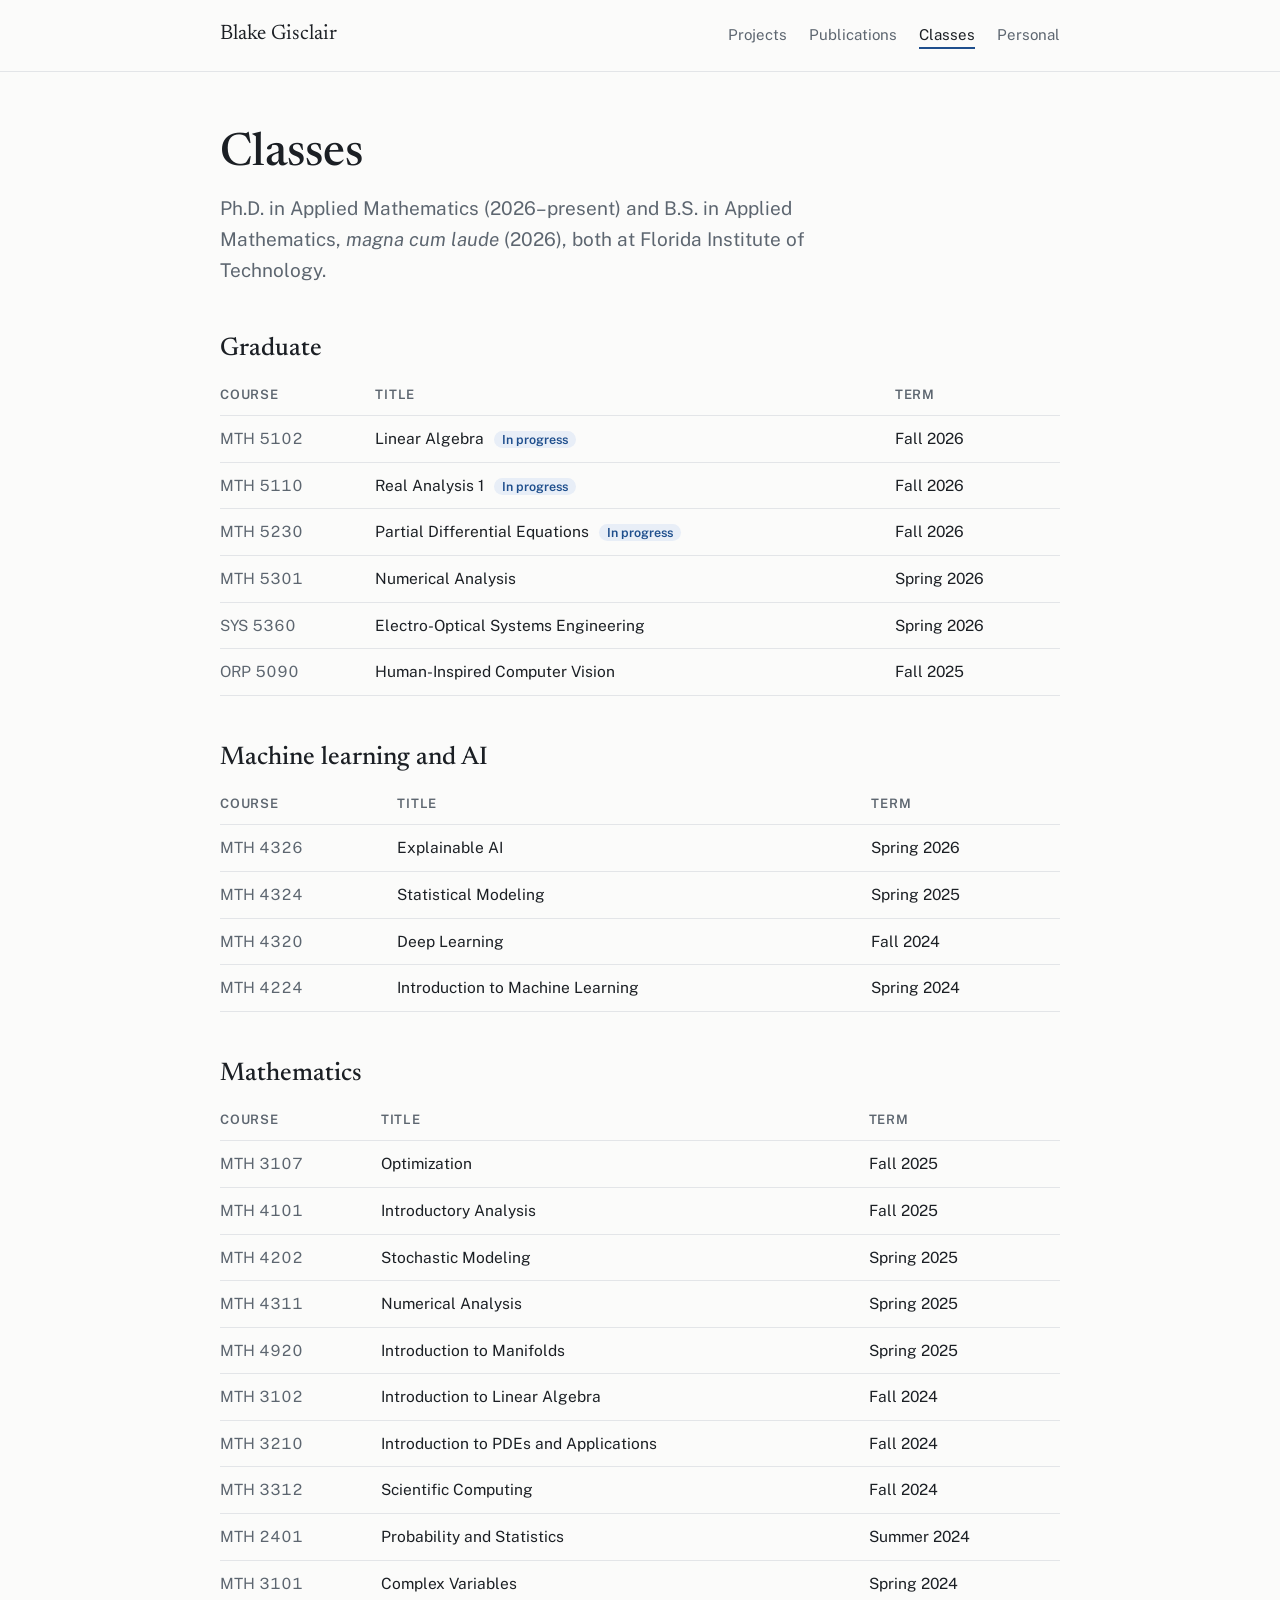
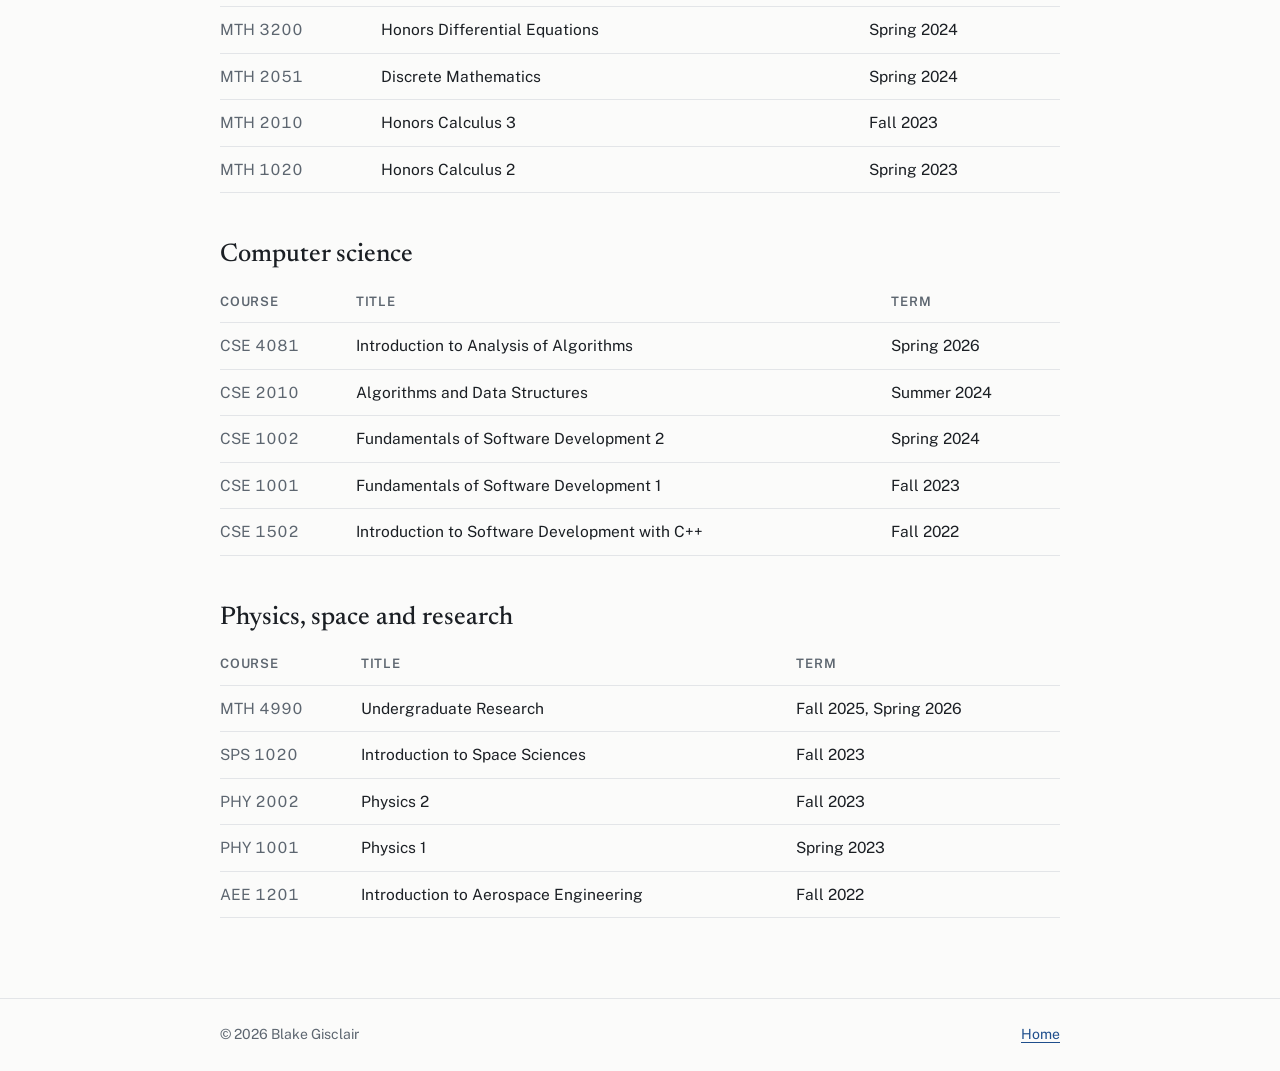
==== classes.html @ 052c53a2 "Personal website: home, projects, publications, classes, personal pages Co-Authored-By: Claude Opus " ====
<!doctype html>
<html lang="en">
<head>
<meta charset="utf-8">
<meta name="viewport" content="width=device-width, initial-scale=1, viewport-fit=cover">
<title>Classes | Blake Gisclair</title>
<link rel="stylesheet" href="https://fonts.googleapis.com/css2?family=Newsreader:opsz,wght@6..72,500&family=Public+Sans:wght@400;500;600&display=swap">
<link rel="stylesheet" href="style.css">
<!-- Classes page: graduate and undergraduate coursework grouped by area. Shared styles in style.css. -->
</head>
<body>

<nav class="site-nav" aria-label="Site">
  <div class="container">
    <a class="name" href="index.html">Blake Gisclair</a>
    <ul>
      <li><a href="projects.html">Projects</a></li>
      <li><a href="publications.html">Publications</a></li>
      <li><a href="classes.html" aria-current="page">Classes</a></li>
      <li><a href="personal.html">Personal</a></li>
    </ul>
  </div>
</nav>

<main class="container">
  <header class="page-head">
    <h1>Classes</h1>
    <p class="lede">Ph.D. in Applied Mathematics (2026&ndash;present) and B.S. in Applied Mathematics, <em>magna cum laude</em> (2026), both at Florida Institute of Technology.</p>
  </header>

  <section class="area" aria-labelledby="grad">
    <h2 id="grad">Graduate</h2>
    <div class="table-wrap">
      <table>
        <thead><tr><th>Course</th><th>Title</th><th>Term</th></tr></thead>
        <tbody>
          <tr><td class="code">MTH 5102</td><td>Linear Algebra <span class="badge">In progress</span></td><td>Fall 2026</td></tr>
          <tr><td class="code">MTH 5110</td><td>Real Analysis 1 <span class="badge">In progress</span></td><td>Fall 2026</td></tr>
          <tr><td class="code">MTH 5230</td><td>Partial Differential Equations <span class="badge">In progress</span></td><td>Fall 2026</td></tr>
          <tr><td class="code">MTH 5301</td><td>Numerical Analysis</td><td>Spring 2026</td></tr>
          <tr><td class="code">SYS 5360</td><td>Electro-Optical Systems Engineering</td><td>Spring 2026</td></tr>
          <tr><td class="code">ORP 5090</td><td>Human-Inspired Computer Vision</td><td>Fall 2025</td></tr>
        </tbody>
      </table>
    </div>
  </section>

  <section class="area" aria-labelledby="ml">
    <h2 id="ml">Machine learning and AI</h2>
    <div class="table-wrap">
      <table>
        <thead><tr><th>Course</th><th>Title</th><th>Term</th></tr></thead>
        <tbody>
          <tr><td class="code">MTH 4326</td><td>Explainable AI</td><td>Spring 2026</td></tr>
          <tr><td class="code">MTH 4324</td><td>Statistical Modeling</td><td>Spring 2025</td></tr>
          <tr><td class="code">MTH 4320</td><td>Deep Learning</td><td>Fall 2024</td></tr>
          <tr><td class="code">MTH 4224</td><td>Introduction to Machine Learning</td><td>Spring 2024</td></tr>
        </tbody>
      </table>
    </div>
  </section>

  <section class="area" aria-labelledby="math">
    <h2 id="math">Mathematics</h2>
    <div class="table-wrap">
      <table>
        <thead><tr><th>Course</th><th>Title</th><th>Term</th></tr></thead>
        <tbody>
          <tr><td class="code">MTH 3107</td><td>Optimization</td><td>Fall 2025</td></tr>
          <tr><td class="code">MTH 4101</td><td>Introductory Analysis</td><td>Fall 2025</td></tr>
          <tr><td class="code">MTH 4202</td><td>Stochastic Modeling</td><td>Spring 2025</td></tr>
          <tr><td class="code">MTH 4311</td><td>Numerical Analysis</td><td>Spring 2025</td></tr>
          <tr><td class="code">MTH 4920</td><td>Introduction to Manifolds</td><td>Spring 2025</td></tr>
          <tr><td class="code">MTH 3102</td><td>Introduction to Linear Algebra</td><td>Fall 2024</td></tr>
          <tr><td class="code">MTH 3210</td><td>Introduction to PDEs and Applications</td><td>Fall 2024</td></tr>
          <tr><td class="code">MTH 3312</td><td>Scientific Computing</td><td>Fall 2024</td></tr>
          <tr><td class="code">MTH 2401</td><td>Probability and Statistics</td><td>Summer 2024</td></tr>
          <tr><td class="code">MTH 3101</td><td>Complex Variables</td><td>Spring 2024</td></tr>
          <tr><td class="code">MTH 3200</td><td>Honors Differential Equations</td><td>Spring 2024</td></tr>
          <tr><td class="code">MTH 2051</td><td>Discrete Mathematics</td><td>Spring 2024</td></tr>
          <tr><td class="code">MTH 2010</td><td>Honors Calculus 3</td><td>Fall 2023</td></tr>
          <tr><td class="code">MTH 1020</td><td>Honors Calculus 2</td><td>Spring 2023</td></tr>
        </tbody>
      </table>
    </div>
  </section>

  <section class="area" aria-labelledby="cs">
    <h2 id="cs">Computer science</h2>
    <div class="table-wrap">
      <table>
        <thead><tr><th>Course</th><th>Title</th><th>Term</th></tr></thead>
        <tbody>
          <tr><td class="code">CSE 4081</td><td>Introduction to Analysis of Algorithms</td><td>Spring 2026</td></tr>
          <tr><td class="code">CSE 2010</td><td>Algorithms and Data Structures</td><td>Summer 2024</td></tr>
          <tr><td class="code">CSE 1002</td><td>Fundamentals of Software Development 2</td><td>Spring 2024</td></tr>
          <tr><td class="code">CSE 1001</td><td>Fundamentals of Software Development 1</td><td>Fall 2023</td></tr>
          <tr><td class="code">CSE 1502</td><td>Introduction to Software Development with C++</td><td>Fall 2022</td></tr>
        </tbody>
      </table>
    </div>
  </section>

  <section class="area" aria-labelledby="sci">
    <h2 id="sci">Physics, space and research</h2>
    <div class="table-wrap">
      <table>
        <thead><tr><th>Course</th><th>Title</th><th>Term</th></tr></thead>
        <tbody>
          <tr><td class="code">MTH 4990</td><td>Undergraduate Research</td><td>Fall 2025, Spring 2026</td></tr>
          <tr><td class="code">SPS 1020</td><td>Introduction to Space Sciences</td><td>Fall 2023</td></tr>
          <tr><td class="code">PHY 2002</td><td>Physics 2</td><td>Fall 2023</td></tr>
          <tr><td class="code">PHY 1001</td><td>Physics 1</td><td>Spring 2023</td></tr>
          <tr><td class="code">AEE 1201</td><td>Introduction to Aerospace Engineering</td><td>Fall 2022</td></tr>
        </tbody>
      </table>
    </div>
  </section>
</main>

<footer class="site-footer">
  <div class="container">
    <span>&copy; 2026 Blake Gisclair</span>
    <a href="index.html">Home</a>
  </div>
</footer>
</body>
</html>
---- style.css ----
/* Shared styles for every page of the site. Page content lives in index.html,
   projects.html, publications.html, personal.html and classes.html. */

/* Layout: one centred column under a top nav; home uses a two-column intro and a tile grid */
:root {
  --bg: #fbfbfa;
  --surface: #ffffff;
  --fg: #1b1f24;
  --muted: #5d6670;
  --rule: #e3e5e8;
  --accent: #1e4e8c;
  --accent-soft: #e8eef7;
  --display: "Newsreader", Georgia, "Times New Roman", serif;
  --body: "Public Sans", system-ui, -apple-system, "Segoe UI", sans-serif;
}
@media (prefers-color-scheme: dark) {
  :root:not([data-theme="light"]) {
    --bg: #121417; --surface: #1a1d21; --fg: #e8eaed; --muted: #a0a7b0;
    --rule: #2b2f35; --accent: #8db4ea; --accent-soft: #1d2836;
    color-scheme: dark;
  }
}
:root[data-theme="dark"] {
  --bg: #121417; --surface: #1a1d21; --fg: #e8eaed; --muted: #a0a7b0;
  --rule: #2b2f35; --accent: #8db4ea; --accent-soft: #1d2836;
  color-scheme: dark;
}

*, *::before, *::after { box-sizing: border-box; }
body { margin: 0; background: var(--bg); color: var(--fg); font-family: var(--body); font-size: 17px; line-height: 1.65; }
a { color: var(--accent); text-underline-offset: 3px; text-decoration-thickness: 1px; }
a:focus-visible { outline: 2px solid var(--accent); outline-offset: 3px; border-radius: 3px; }
h1, h2, h3 { font-family: var(--display); font-weight: 500; line-height: 1.15; margin: 0; text-wrap: balance; }
p { margin: 0; }
ul { margin: 0; }

.container {
  max-width: 880px; margin: 0 auto;
  padding-left: max(20px, env(safe-area-inset-left, 0px));
  padding-right: max(20px, env(safe-area-inset-right, 0px));
}

/* Top navigation */
.site-nav { border-bottom: 1px solid var(--rule); }
.site-nav .container { display: flex; align-items: center; justify-content: space-between; flex-wrap: wrap; gap: 8px 24px; padding-block: 18px; }
.site-nav .name { font-family: var(--display); font-size: 21px; color: var(--fg); text-decoration: none; }
.site-nav ul { list-style: none; padding: 0; display: flex; flex-wrap: wrap; gap: 4px 22px; font-size: 15px; }
.site-nav ul a { color: var(--muted); text-decoration: none; padding-block: 4px; }
.site-nav ul a:hover { color: var(--fg); }
.site-nav ul a[aria-current="page"] { color: var(--fg); border-bottom: 2px solid var(--accent); }

main.container { padding-block: 56px 80px; display: flex; flex-direction: column; gap: 48px; }
.page-head { display: flex; flex-direction: column; gap: 12px; max-width: 62ch; }
.page-head h1 { font-size: clamp(34px, 6vw, 46px); }
.lede { font-size: 19px; color: var(--muted); }

.site-footer { border-top: 1px solid var(--rule); color: var(--muted); font-size: 14px; }
.site-footer .container { padding-block: 24px; display: flex; justify-content: space-between; flex-wrap: wrap; gap: 8px 20px; }

/* Placeholder text the owner still has to fill in */
.ph { color: var(--muted); font-style: italic; }

/* Home: intro */
.intro { display: grid; grid-template-columns: minmax(0, 1fr) 200px; gap: 40px; align-items: center; }
.intro .text { display: flex; flex-direction: column; gap: 18px; }
.intro h1 { font-size: clamp(40px, 7vw, 58px); }
.portrait {
  width: 220px; aspect-ratio: 1; max-width: 100%; border-radius: 50%;
  object-fit: cover; object-position: 50% 22%; background: var(--accent-soft);
}
.kicker { font-size: 15px; font-weight: 600; letter-spacing: .04em; color: var(--accent); }
.actions { display: flex; flex-wrap: wrap; gap: 10px; }
.btn {
  display: inline-block; padding: 8px 16px; border-radius: 6px; font-size: 15px; font-weight: 500;
  text-decoration: none; border: 1px solid var(--rule); color: var(--fg); background: var(--surface);
}
.btn:hover { border-color: var(--accent); }
.btn.primary { background: var(--accent); border-color: var(--accent); color: var(--bg); }
@media (max-width: 640px) {
  .intro { grid-template-columns: minmax(0, 1fr); }
  .portrait { width: 140px; order: -1; }
}

/* Home: section tiles */
.tiles { display: grid; grid-template-columns: repeat(2, minmax(0, 1fr)); gap: 16px; }
.tile {
  display: flex; flex-direction: column; gap: 6px; padding: 22px 24px;
  background: var(--surface); border: 1px solid var(--rule); border-radius: 10px;
  color: var(--fg); text-decoration: none; transition: border-color .15s;
}
.tile:hover { border-color: var(--accent); }
.tile h2 { font-size: 24px; }
.tile p { color: var(--muted); font-size: 15.5px; }
.tile .go { color: var(--accent); font-size: 14.5px; font-weight: 500; margin-top: 6px; }
@media (max-width: 640px) { .tiles { grid-template-columns: minmax(0, 1fr); } }

.section-label { font-size: 13px; font-weight: 600; letter-spacing: .08em; text-transform: uppercase; color: var(--muted); }
.stack { display: flex; flex-direction: column; gap: 16px; }

/* Entries: projects, publications */
.entry { display: flex; flex-direction: column; gap: 12px; padding-top: 32px; border-top: 1px solid var(--rule); }
.entry:first-child { border-top: 0; padding-top: 0; }
.entry h2 { font-size: 28px; }
.entry h3 { font-size: 21px; }
.meta { font-size: 14.5px; color: var(--muted); }
.entry p, .entry ul { max-width: 65ch; }
.entry ul { padding-left: 20px; display: flex; flex-direction: column; gap: 6px; }
.tags { list-style: none; display: flex; flex-wrap: wrap; gap: 6px; padding: 0 !important; flex-direction: row !important; }
.tags li { font-size: 13px; padding: 2px 10px; border-radius: 999px; background: var(--accent-soft); color: var(--accent); }
.links { display: flex; flex-wrap: wrap; gap: 6px 16px; font-size: 15px; font-weight: 500; }

/* Pipeline figure on the projects page */
.flow { display: flex; flex-wrap: wrap; align-items: center; gap: 8px; font-size: 14.5px; }
.flow span.step { padding: 6px 12px; border: 1px solid var(--rule); border-radius: 6px; background: var(--surface); }
.flow span.arrow { color: var(--muted); }

/* Classes table */
.table-wrap { overflow-x: auto; }
table { width: 100%; border-collapse: collapse; font-size: 15.5px; }
th, td { text-align: left; padding: 10px 12px 10px 0; border-bottom: 1px solid var(--rule); vertical-align: top; }
th { font-size: 13px; font-weight: 600; letter-spacing: .06em; text-transform: uppercase; color: var(--muted); }
td.code { white-space: nowrap; font-variant-numeric: tabular-nums; color: var(--muted); }

/* Personal page */
.prose { display: flex; flex-direction: column; gap: 16px; max-width: 65ch; }
.facts { display: grid; grid-template-columns: max-content minmax(0, 1fr); gap: 8px 24px; font-size: 16px; }
.facts dt { color: var(--muted); }
.facts dd { margin: 0; }

/* Home: experience timeline */
.timeline { list-style: none; padding: 0; display: flex; flex-direction: column; }
.timeline li { display: grid; grid-template-columns: 150px minmax(0, 1fr); gap: 4px 24px; padding-block: 14px; border-bottom: 1px solid var(--rule); }
.timeline li:first-child { padding-top: 0; }
.timeline .when { color: var(--muted); font-size: 15px; font-variant-numeric: tabular-nums; }
.timeline b { font-weight: 600; }
.timeline .where { color: var(--muted); font-size: 15.5px; }
@media (max-width: 640px) { .timeline li { grid-template-columns: minmax(0, 1fr); } }

/* Classes: area headings above each table */
.area { display: flex; flex-direction: column; gap: 10px; }
.area h3 { font-size: 21px; }
.badge { font-size: 12.5px; font-weight: 600; color: var(--accent); background: var(--accent-soft); border-radius: 999px; padding: 1px 8px; margin-left: 6px; white-space: nowrap; }

/* Personal: honours list */
.plain { list-style: none; padding: 0; display: flex; flex-direction: column; gap: 6px; }

@media (prefers-reduced-motion: reduce) { .tile { transition: none; } }
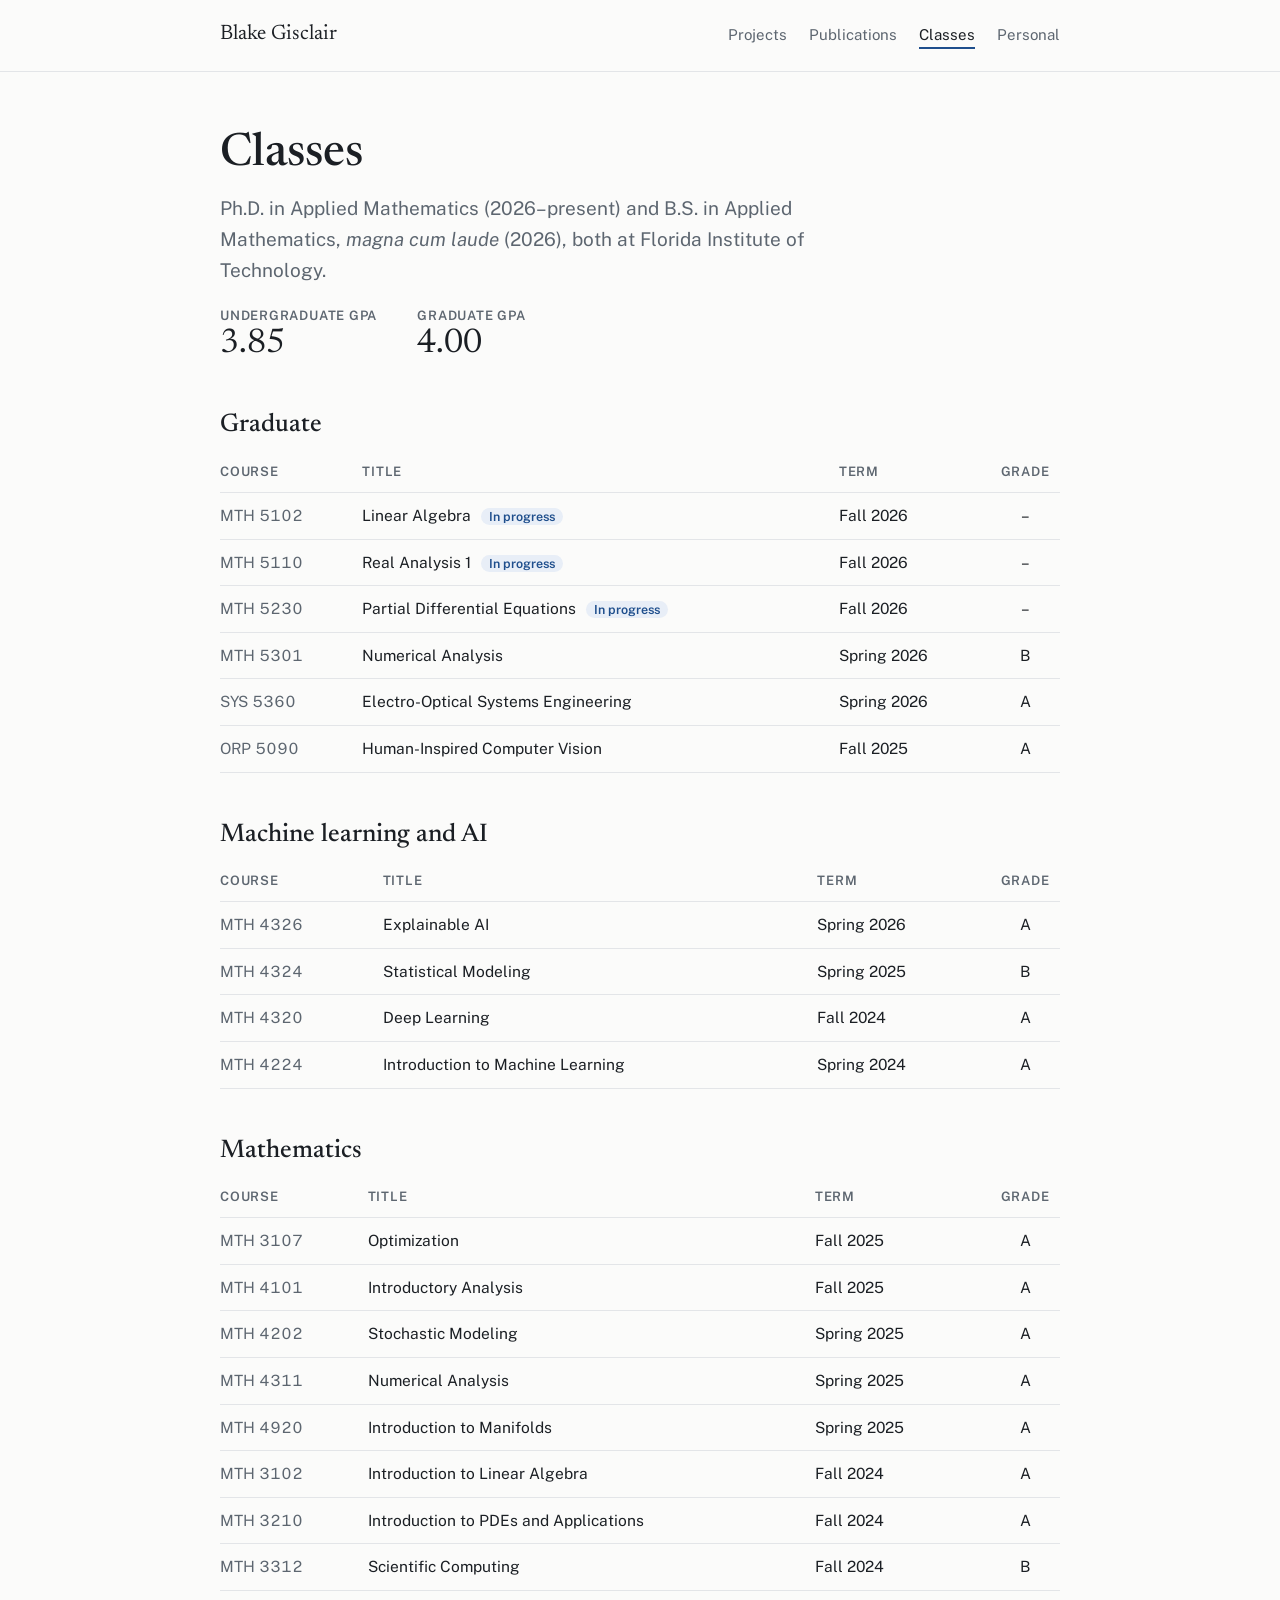
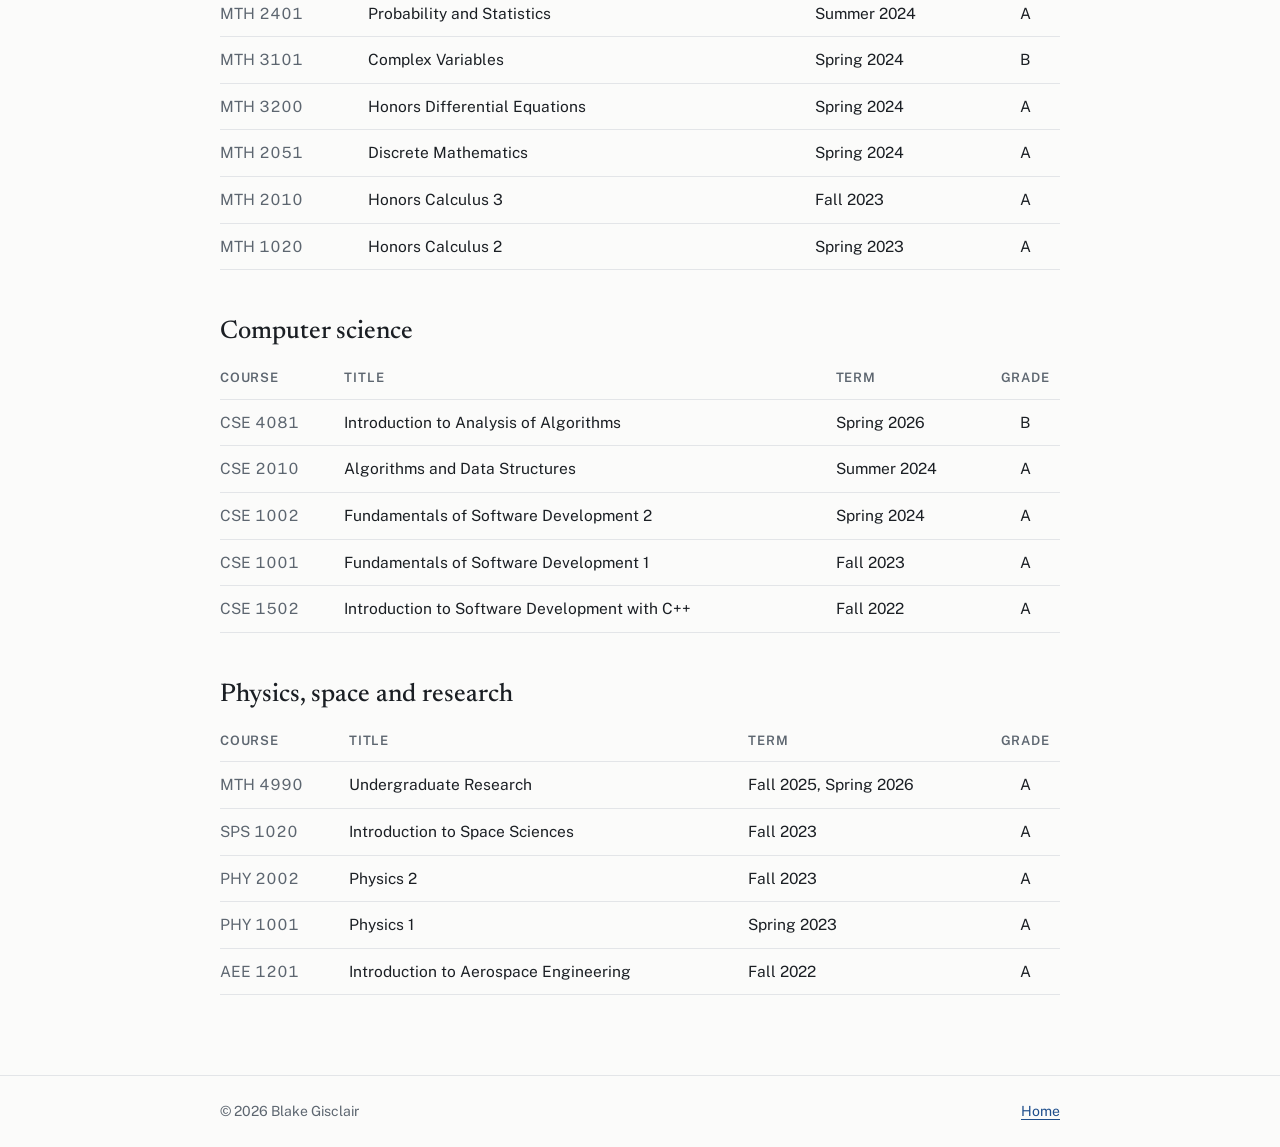
==== commit 1c69edff: "Classes: add grades and GPA; contact email is now bjgisclair@gmail.com Co-Authored-By: Claude Opus 5" ====
--- a/classes.html
+++ b/classes.html
@@ -26,20 +26,24 @@
   <header class="page-head">
     <h1>Classes</h1>
     <p class="lede">Ph.D. in Applied Mathematics (2026&ndash;present) and B.S. in Applied Mathematics, <em>magna cum laude</em> (2026), both at Florida Institute of Technology.</p>
+    <dl class="gpa">
+      <div><dt>Undergraduate GPA</dt><dd>3.85</dd></div>
+      <div><dt>Graduate GPA</dt><dd>4.00</dd></div>
+    </dl>
   </header>
 
   <section class="area" aria-labelledby="grad">
     <h2 id="grad">Graduate</h2>
     <div class="table-wrap">
       <table>
-        <thead><tr><th>Course</th><th>Title</th><th>Term</th></tr></thead>
+        <thead><tr><th>Course</th><th>Title</th><th>Term</th><th class="grade">Grade</th></tr></thead>
         <tbody>
-          <tr><td class="code">MTH 5102</td><td>Linear Algebra <span class="badge">In progress</span></td><td>Fall 2026</td></tr>
-          <tr><td class="code">MTH 5110</td><td>Real Analysis 1 <span class="badge">In progress</span></td><td>Fall 2026</td></tr>
-          <tr><td class="code">MTH 5230</td><td>Partial Differential Equations <span class="badge">In progress</span></td><td>Fall 2026</td></tr>
-          <tr><td class="code">MTH 5301</td><td>Numerical Analysis</td><td>Spring 2026</td></tr>
-          <tr><td class="code">SYS 5360</td><td>Electro-Optical Systems Engineering</td><td>Spring 2026</td></tr>
-          <tr><td class="code">ORP 5090</td><td>Human-Inspired Computer Vision</td><td>Fall 2025</td></tr>
+          <tr><td class="code">MTH 5102</td><td>Linear Algebra <span class="badge">In progress</span></td><td>Fall 2026</td><td class="grade">&ndash;</td></tr>
+          <tr><td class="code">MTH 5110</td><td>Real Analysis 1 <span class="badge">In progress</span></td><td>Fall 2026</td><td class="grade">&ndash;</td></tr>
+          <tr><td class="code">MTH 5230</td><td>Partial Differential Equations <span class="badge">In progress</span></td><td>Fall 2026</td><td class="grade">&ndash;</td></tr>
+          <tr><td class="code">MTH 5301</td><td>Numerical Analysis</td><td>Spring 2026</td><td class="grade">B</td></tr>
+          <tr><td class="code">SYS 5360</td><td>Electro-Optical Systems Engineering</td><td>Spring 2026</td><td class="grade">A</td></tr>
+          <tr><td class="code">ORP 5090</td><td>Human-Inspired Computer Vision</td><td>Fall 2025</td><td class="grade">A</td></tr>
         </tbody>
       </table>
     </div>
@@ -49,12 +53,12 @@
     <h2 id="ml">Machine learning and AI</h2>
     <div class="table-wrap">
       <table>
-        <thead><tr><th>Course</th><th>Title</th><th>Term</th></tr></thead>
+        <thead><tr><th>Course</th><th>Title</th><th>Term</th><th class="grade">Grade</th></tr></thead>
         <tbody>
-          <tr><td class="code">MTH 4326</td><td>Explainable AI</td><td>Spring 2026</td></tr>
-          <tr><td class="code">MTH 4324</td><td>Statistical Modeling</td><td>Spring 2025</td></tr>
-          <tr><td class="code">MTH 4320</td><td>Deep Learning</td><td>Fall 2024</td></tr>
-          <tr><td class="code">MTH 4224</td><td>Introduction to Machine Learning</td><td>Spring 2024</td></tr>
+          <tr><td class="code">MTH 4326</td><td>Explainable AI</td><td>Spring 2026</td><td class="grade">A</td></tr>
+          <tr><td class="code">MTH 4324</td><td>Statistical Modeling</td><td>Spring 2025</td><td class="grade">B</td></tr>
+          <tr><td class="code">MTH 4320</td><td>Deep Learning</td><td>Fall 2024</td><td class="grade">A</td></tr>
+          <tr><td class="code">MTH 4224</td><td>Introduction to Machine Learning</td><td>Spring 2024</td><td class="grade">A</td></tr>
         </tbody>
       </table>
     </div>
@@ -64,22 +68,22 @@
     <h2 id="math">Mathematics</h2>
     <div class="table-wrap">
       <table>
-        <thead><tr><th>Course</th><th>Title</th><th>Term</th></tr></thead>
+        <thead><tr><th>Course</th><th>Title</th><th>Term</th><th class="grade">Grade</th></tr></thead>
         <tbody>
-          <tr><td class="code">MTH 3107</td><td>Optimization</td><td>Fall 2025</td></tr>
-          <tr><td class="code">MTH 4101</td><td>Introductory Analysis</td><td>Fall 2025</td></tr>
-          <tr><td class="code">MTH 4202</td><td>Stochastic Modeling</td><td>Spring 2025</td></tr>
-          <tr><td class="code">MTH 4311</td><td>Numerical Analysis</td><td>Spring 2025</td></tr>
-          <tr><td class="code">MTH 4920</td><td>Introduction to Manifolds</td><td>Spring 2025</td></tr>
-          <tr><td class="code">MTH 3102</td><td>Introduction to Linear Algebra</td><td>Fall 2024</td></tr>
-          <tr><td class="code">MTH 3210</td><td>Introduction to PDEs and Applications</td><td>Fall 2024</td></tr>
-          <tr><td class="code">MTH 3312</td><td>Scientific Computing</td><td>Fall 2024</td></tr>
-          <tr><td class="code">MTH 2401</td><td>Probability and Statistics</td><td>Summer 2024</td></tr>
-          <tr><td class="code">MTH 3101</td><td>Complex Variables</td><td>Spring 2024</td></tr>
-          <tr><td class="code">MTH 3200</td><td>Honors Differential Equations</td><td>Spring 2024</td></tr>
-          <tr><td class="code">MTH 2051</td><td>Discrete Mathematics</td><td>Spring 2024</td></tr>
-          <tr><td class="code">MTH 2010</td><td>Honors Calculus 3</td><td>Fall 2023</td></tr>
-          <tr><td class="code">MTH 1020</td><td>Honors Calculus 2</td><td>Spring 2023</td></tr>
+          <tr><td class="code">MTH 3107</td><td>Optimization</td><td>Fall 2025</td><td class="grade">A</td></tr>
+          <tr><td class="code">MTH 4101</td><td>Introductory Analysis</td><td>Fall 2025</td><td class="grade">A</td></tr>
+          <tr><td class="code">MTH 4202</td><td>Stochastic Modeling</td><td>Spring 2025</td><td class="grade">A</td></tr>
+          <tr><td class="code">MTH 4311</td><td>Numerical Analysis</td><td>Spring 2025</td><td class="grade">A</td></tr>
+          <tr><td class="code">MTH 4920</td><td>Introduction to Manifolds</td><td>Spring 2025</td><td class="grade">A</td></tr>
+          <tr><td class="code">MTH 3102</td><td>Introduction to Linear Algebra</td><td>Fall 2024</td><td class="grade">A</td></tr>
+          <tr><td class="code">MTH 3210</td><td>Introduction to PDEs and Applications</td><td>Fall 2024</td><td class="grade">A</td></tr>
+          <tr><td class="code">MTH 3312</td><td>Scientific Computing</td><td>Fall 2024</td><td class="grade">B</td></tr>
+          <tr><td class="code">MTH 2401</td><td>Probability and Statistics</td><td>Summer 2024</td><td class="grade">A</td></tr>
+          <tr><td class="code">MTH 3101</td><td>Complex Variables</td><td>Spring 2024</td><td class="grade">B</td></tr>
+          <tr><td class="code">MTH 3200</td><td>Honors Differential Equations</td><td>Spring 2024</td><td class="grade">A</td></tr>
+          <tr><td class="code">MTH 2051</td><td>Discrete Mathematics</td><td>Spring 2024</td><td class="grade">A</td></tr>
+          <tr><td class="code">MTH 2010</td><td>Honors Calculus 3</td><td>Fall 2023</td><td class="grade">A</td></tr>
+          <tr><td class="code">MTH 1020</td><td>Honors Calculus 2</td><td>Spring 2023</td><td class="grade">A</td></tr>
         </tbody>
       </table>
     </div>
@@ -89,13 +93,13 @@
     <h2 id="cs">Computer science</h2>
     <div class="table-wrap">
       <table>
-        <thead><tr><th>Course</th><th>Title</th><th>Term</th></tr></thead>
+        <thead><tr><th>Course</th><th>Title</th><th>Term</th><th class="grade">Grade</th></tr></thead>
         <tbody>
-          <tr><td class="code">CSE 4081</td><td>Introduction to Analysis of Algorithms</td><td>Spring 2026</td></tr>
-          <tr><td class="code">CSE 2010</td><td>Algorithms and Data Structures</td><td>Summer 2024</td></tr>
-          <tr><td class="code">CSE 1002</td><td>Fundamentals of Software Development 2</td><td>Spring 2024</td></tr>
-          <tr><td class="code">CSE 1001</td><td>Fundamentals of Software Development 1</td><td>Fall 2023</td></tr>
-          <tr><td class="code">CSE 1502</td><td>Introduction to Software Development with C++</td><td>Fall 2022</td></tr>
+          <tr><td class="code">CSE 4081</td><td>Introduction to Analysis of Algorithms</td><td>Spring 2026</td><td class="grade">B</td></tr>
+          <tr><td class="code">CSE 2010</td><td>Algorithms and Data Structures</td><td>Summer 2024</td><td class="grade">A</td></tr>
+          <tr><td class="code">CSE 1002</td><td>Fundamentals of Software Development 2</td><td>Spring 2024</td><td class="grade">A</td></tr>
+          <tr><td class="code">CSE 1001</td><td>Fundamentals of Software Development 1</td><td>Fall 2023</td><td class="grade">A</td></tr>
+          <tr><td class="code">CSE 1502</td><td>Introduction to Software Development with C++</td><td>Fall 2022</td><td class="grade">A</td></tr>
         </tbody>
       </table>
     </div>
@@ -105,13 +109,13 @@
     <h2 id="sci">Physics, space and research</h2>
     <div class="table-wrap">
       <table>
-        <thead><tr><th>Course</th><th>Title</th><th>Term</th></tr></thead>
+        <thead><tr><th>Course</th><th>Title</th><th>Term</th><th class="grade">Grade</th></tr></thead>
         <tbody>
-          <tr><td class="code">MTH 4990</td><td>Undergraduate Research</td><td>Fall 2025, Spring 2026</td></tr>
-          <tr><td class="code">SPS 1020</td><td>Introduction to Space Sciences</td><td>Fall 2023</td></tr>
-          <tr><td class="code">PHY 2002</td><td>Physics 2</td><td>Fall 2023</td></tr>
-          <tr><td class="code">PHY 1001</td><td>Physics 1</td><td>Spring 2023</td></tr>
-          <tr><td class="code">AEE 1201</td><td>Introduction to Aerospace Engineering</td><td>Fall 2022</td></tr>
+          <tr><td class="code">MTH 4990</td><td>Undergraduate Research</td><td>Fall 2025, Spring 2026</td><td class="grade">A</td></tr>
+          <tr><td class="code">SPS 1020</td><td>Introduction to Space Sciences</td><td>Fall 2023</td><td class="grade">A</td></tr>
+          <tr><td class="code">PHY 2002</td><td>Physics 2</td><td>Fall 2023</td><td class="grade">A</td></tr>
+          <tr><td class="code">PHY 1001</td><td>Physics 1</td><td>Spring 2023</td><td class="grade">A</td></tr>
+          <tr><td class="code">AEE 1201</td><td>Introduction to Aerospace Engineering</td><td>Fall 2022</td><td class="grade">A</td></tr>
         </tbody>
       </table>
     </div>
--- a/style.css
+++ b/style.css
@@ -120,6 +120,10 @@
 th, td { text-align: left; padding: 10px 12px 10px 0; border-bottom: 1px solid var(--rule); vertical-align: top; }
 th { font-size: 13px; font-weight: 600; letter-spacing: .06em; text-transform: uppercase; color: var(--muted); }
 td.code { white-space: nowrap; font-variant-numeric: tabular-nums; color: var(--muted); }
+th.grade, td.grade { text-align: center; padding-right: 0; width: 4.5em; }
+.gpa { display: flex; flex-wrap: wrap; gap: 12px 40px; margin: 6px 0 0; }
+.gpa dt { font-size: 13px; font-weight: 600; letter-spacing: .06em; text-transform: uppercase; color: var(--muted); }
+.gpa dd { margin: 0; font-family: var(--display); font-size: 34px; line-height: 1.1; font-variant-numeric: tabular-nums; }
 
 /* Personal page */
 .prose { display: flex; flex-direction: column; gap: 16px; max-width: 65ch; }
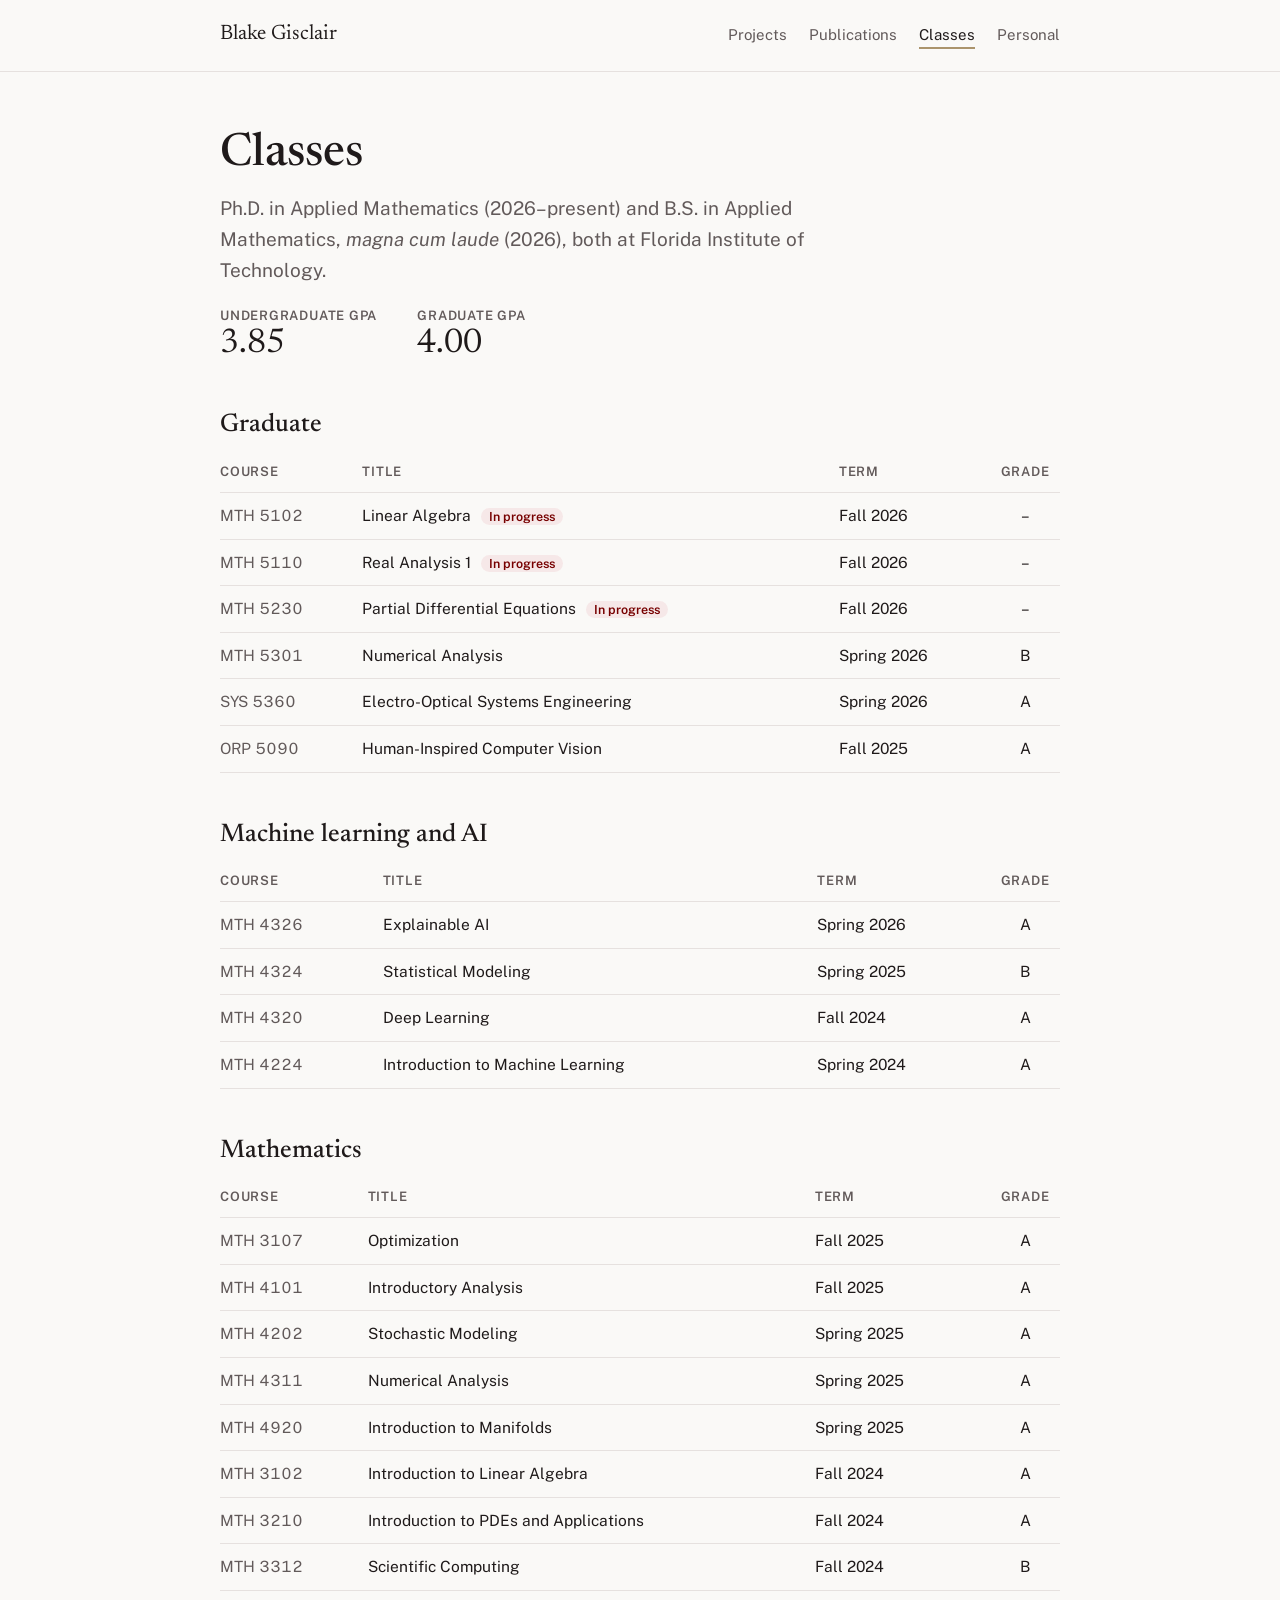
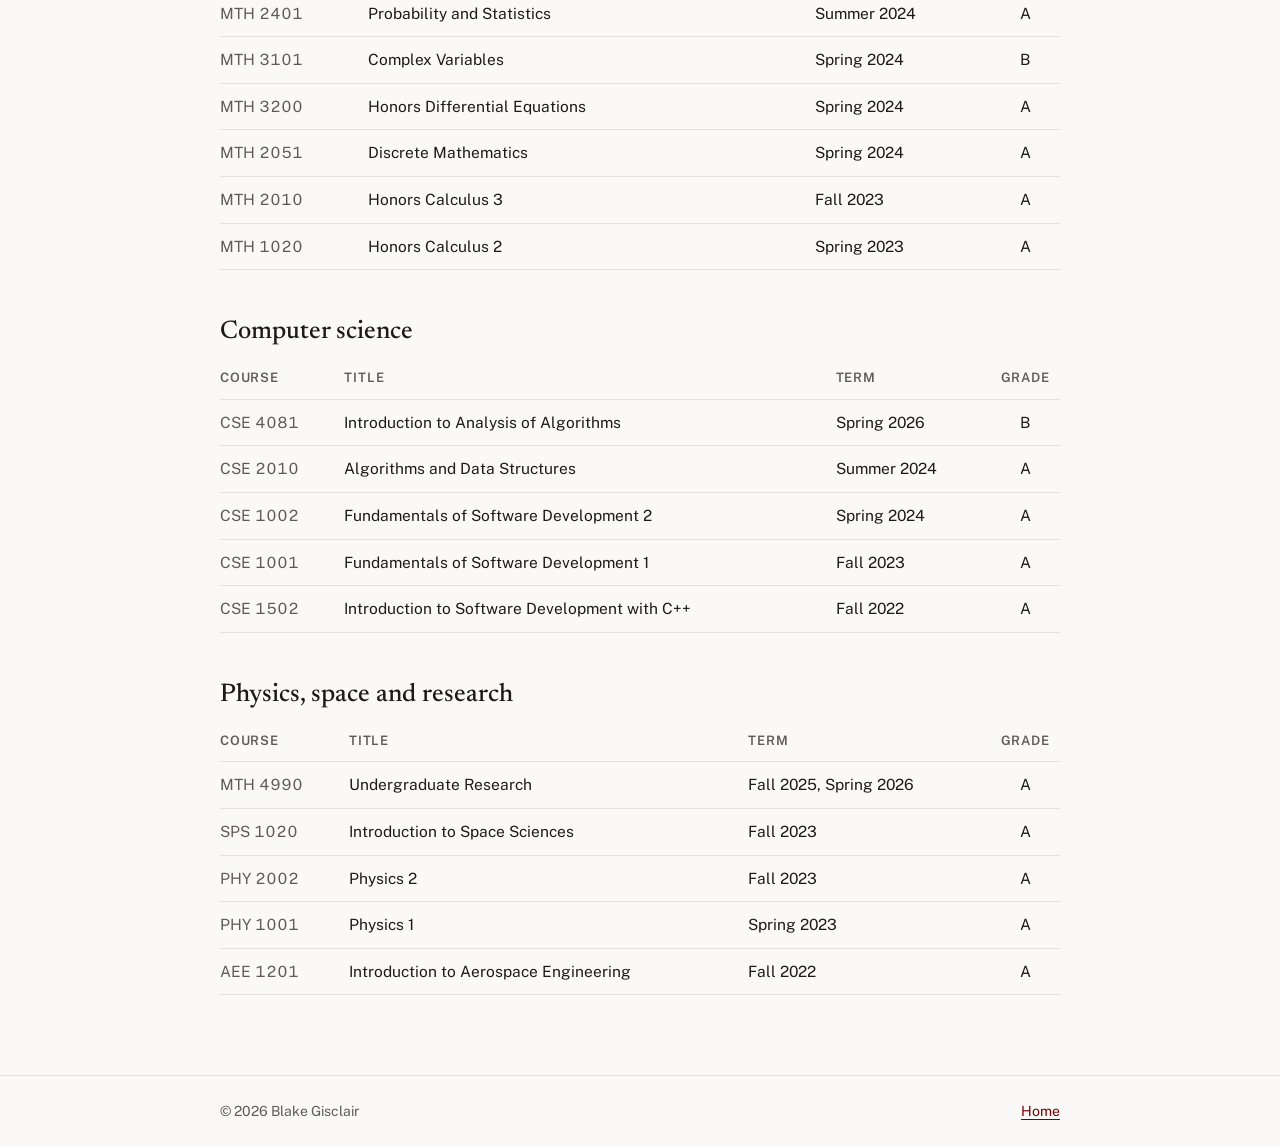
==== commit 08c21150: "Link previews, icons, skills, research interests, sitemap - og:/twitter tags, descriptions and canon" ====
--- a/classes.html
+++ b/classes.html
@@ -4,6 +4,21 @@
 <meta charset="utf-8">
 <meta name="viewport" content="width=device-width, initial-scale=1, viewport-fit=cover">
 <title>Classes | Blake Gisclair</title>
+<meta name="description" content="Coursework and grades of Blake Gisclair: Applied Mathematics Ph.D. student and B.S. magna cum laude at Florida Institute of Technology.">
+<link rel="canonical" href="https://bgisclair2022.github.io/classes.html">
+<link rel="icon" href="favicon.ico" sizes="any">
+<link rel="icon" type="image/png" sizes="32x32" href="favicon-32.png">
+<link rel="apple-touch-icon" href="apple-touch-icon.png">
+<meta property="og:type" content="website">
+<meta property="og:site_name" content="Blake Gisclair">
+<meta property="og:title" content="Classes | Blake Gisclair">
+<meta property="og:description" content="Coursework and grades of Blake Gisclair: Applied Mathematics Ph.D. student and B.S. magna cum laude at Florida Institute of Technology.">
+<meta property="og:url" content="https://bgisclair2022.github.io/classes.html">
+<meta property="og:image" content="https://bgisclair2022.github.io/img/share.jpg">
+<meta property="og:image:width" content="1200">
+<meta property="og:image:height" content="630">
+<meta property="og:image:alt" content="Blake Gisclair, Applied Mathematics Ph.D. student">
+<meta name="twitter:card" content="summary_large_image">
 <link rel="stylesheet" href="https://fonts.googleapis.com/css2?family=Newsreader:opsz,wght@6..72,500&family=Public+Sans:wght@400;500;600&display=swap">
 <link rel="stylesheet" href="style.css">
 <!-- Classes page: graduate and undergraduate coursework grouped by area. Shared styles in style.css. -->
--- a/style.css
+++ b/style.css
@@ -3,30 +3,33 @@
 
 /* Layout: one centred column under a top nav; home uses a two-column intro and a tile grid */
 :root {
-  --bg: #fbfbfa;
+  /* Florida Tech crimson (#770000) and gold (#AB946C); gold is for lines only, too light for text */
+  --bg: #faf9f7;
   --surface: #ffffff;
-  --fg: #1b1f24;
-  --muted: #5d6670;
-  --rule: #e3e5e8;
-  --accent: #1e4e8c;
-  --accent-soft: #e8eef7;
+  --fg: #1f1a1a;
+  --muted: #625a5a;
+  --rule: #e6e1df;
+  --accent: #770000;
+  --accent-soft: #f6e8e8;
+  --gold: #ab946c;
   --display: "Newsreader", Georgia, "Times New Roman", serif;
   --body: "Public Sans", system-ui, -apple-system, "Segoe UI", sans-serif;
 }
 @media (prefers-color-scheme: dark) {
   :root:not([data-theme="light"]) {
-    --bg: #121417; --surface: #1a1d21; --fg: #e8eaed; --muted: #a0a7b0;
-    --rule: #2b2f35; --accent: #8db4ea; --accent-soft: #1d2836;
+    --bg: #0b0b0c; --surface: #151516; --fg: #ececec; --muted: #a3a3a6;
+    --rule: #2a2a2d; --accent: #e89a9a; --accent-soft: #2a1214; --gold: #c8b28a;
     color-scheme: dark;
   }
 }
 :root[data-theme="dark"] {
-  --bg: #121417; --surface: #1a1d21; --fg: #e8eaed; --muted: #a0a7b0;
-  --rule: #2b2f35; --accent: #8db4ea; --accent-soft: #1d2836;
+  --bg: #0b0b0c; --surface: #151516; --fg: #ececec; --muted: #a3a3a6;
+  --rule: #2a2a2d; --accent: #e89a9a; --accent-soft: #2a1214; --gold: #c8b28a;
   color-scheme: dark;
 }
 
 *, *::before, *::after { box-sizing: border-box; }
+[hidden] { display: none !important; }
 body { margin: 0; background: var(--bg); color: var(--fg); font-family: var(--body); font-size: 17px; line-height: 1.65; }
 a { color: var(--accent); text-underline-offset: 3px; text-decoration-thickness: 1px; }
 a:focus-visible { outline: 2px solid var(--accent); outline-offset: 3px; border-radius: 3px; }
@@ -47,7 +50,7 @@
 .site-nav ul { list-style: none; padding: 0; display: flex; flex-wrap: wrap; gap: 4px 22px; font-size: 15px; }
 .site-nav ul a { color: var(--muted); text-decoration: none; padding-block: 4px; }
 .site-nav ul a:hover { color: var(--fg); }
-.site-nav ul a[aria-current="page"] { color: var(--fg); border-bottom: 2px solid var(--accent); }
+.site-nav ul a[aria-current="page"] { color: var(--fg); border-bottom: 2px solid var(--gold); }
 
 main.container { padding-block: 56px 80px; display: flex; flex-direction: column; gap: 48px; }
 .page-head { display: flex; flex-direction: column; gap: 12px; max-width: 62ch; }
@@ -67,6 +70,7 @@
 .portrait {
   width: 220px; aspect-ratio: 1; max-width: 100%; border-radius: 50%;
   object-fit: cover; object-position: 50% 22%; background: var(--accent-soft);
+  border: 3px solid var(--gold); padding: 4px;
 }
 .kicker { font-size: 15px; font-weight: 600; letter-spacing: .04em; color: var(--accent); }
 .actions { display: flex; flex-wrap: wrap; gap: 10px; }
@@ -81,14 +85,25 @@
   .portrait { width: 140px; order: -1; }
 }
 
+/* Home: research interests line and skills */
+.interests { font-size: 16px; color: var(--fg); max-width: 62ch; padding-left: 14px; border-left: 2px solid var(--accent); }
+.interests span { display: block; font-size: 12.5px; font-weight: 600; letter-spacing: .08em; text-transform: uppercase; color: var(--accent); margin-bottom: 2px; }
+.skill-groups { display: grid; grid-template-columns: repeat(2, minmax(0, 1fr)); gap: 20px 32px; }
+@media (max-width: 640px) { .skill-groups { grid-template-columns: minmax(0, 1fr); } }
+.skill-group { display: flex; flex-direction: column; gap: 8px; min-width: 0; }
+.skill-group h3 { font-size: 19px; }
+.chips { list-style: none; padding: 0; display: flex; flex-wrap: wrap; gap: 6px; }
+.chips li { font-size: 14px; padding: 3px 11px; border-radius: 999px; border: 1px solid var(--rule); background: var(--surface); }
+
 /* Home: section tiles */
 .tiles { display: grid; grid-template-columns: repeat(2, minmax(0, 1fr)); gap: 16px; }
 .tile {
   display: flex; flex-direction: column; gap: 6px; padding: 22px 24px;
   background: var(--surface); border: 1px solid var(--rule); border-radius: 10px;
-  color: var(--fg); text-decoration: none; transition: border-color .15s;
+  color: var(--fg); text-decoration: none;
+  transition: border-color .2s ease, transform .2s ease, box-shadow .2s ease;
 }
-.tile:hover { border-color: var(--accent); }
+.tile:hover { border-color: var(--accent); transform: translateY(-3px); box-shadow: 0 10px 24px -14px rgba(70, 15, 15, .35); }
 .tile h2 { font-size: 24px; }
 .tile p { color: var(--muted); font-size: 15.5px; }
 .tile .go { color: var(--accent); font-size: 14.5px; font-weight: 500; margin-top: 6px; }
@@ -108,6 +123,25 @@
 .tags { list-style: none; display: flex; flex-wrap: wrap; gap: 6px; padding: 0 !important; flex-direction: row !important; }
 .tags li { font-size: 13px; padding: 2px 10px; border-radius: 999px; background: var(--accent-soft); color: var(--accent); }
 .links { display: flex; flex-wrap: wrap; gap: 6px 16px; font-size: 15px; font-weight: 500; }
+
+/* Project figures: a fixed-ratio frame; photos fill it, diagrams sit inside it */
+.shot { margin: 0 0 4px; display: flex; flex-direction: column; gap: 8px; max-width: 720px; }
+.shot .frame { aspect-ratio: 16 / 9; max-width: 100%; overflow: hidden; border-radius: 10px; border: 1px solid var(--rule); background: #f3f1ef; }
+.shot img { display: block; width: 100%; height: 100%; transition: transform .5s ease; }
+.shot.cover img { object-fit: cover; }
+.shot.contain .frame { background: #ffffff; }
+.shot.contain img { object-fit: contain; padding: 12px; }
+.shot.natural .frame { aspect-ratio: auto; background: #0c0e12; }
+.shot.natural img { height: auto; }
+.shot:hover img { transform: scale(1.03); }
+.shot figcaption { font-size: 14px; color: var(--muted); max-width: 65ch; }
+
+/* Home: news list */
+.news { list-style: none; padding: 0; display: flex; flex-direction: column; }
+.news li { display: grid; grid-template-columns: 150px minmax(0, 1fr); gap: 4px 24px; padding-block: 10px; border-bottom: 1px solid var(--rule); }
+.news li:first-child { padding-top: 0; }
+.news time { color: var(--accent); font-size: 15px; font-weight: 600; font-variant-numeric: tabular-nums; }
+@media (max-width: 640px) { .news li { grid-template-columns: minmax(0, 1fr); } }
 
 /* Pipeline figure on the projects page */
 .flow { display: flex; flex-wrap: wrap; align-items: center; gap: 8px; font-size: 14.5px; }
@@ -148,4 +182,13 @@
 /* Personal: honours list */
 .plain { list-style: none; padding: 0; display: flex; flex-direction: column; gap: 6px; }
 
-@media (prefers-reduced-motion: reduce) { .tile { transition: none; } }
+/* Motion: each page fades up gently on load */
+@keyframes page-in { from { opacity: 0; transform: translateY(6px); } to { opacity: 1; transform: none; } }
+main.container { animation: page-in .45s ease-out both; }
+
+@media (prefers-reduced-motion: reduce) {
+  main.container { animation: none; }
+  .tile, .shot img { transition: none; }
+  .tile:hover { transform: none; }
+  .shot:hover img { transform: none; }
+}
